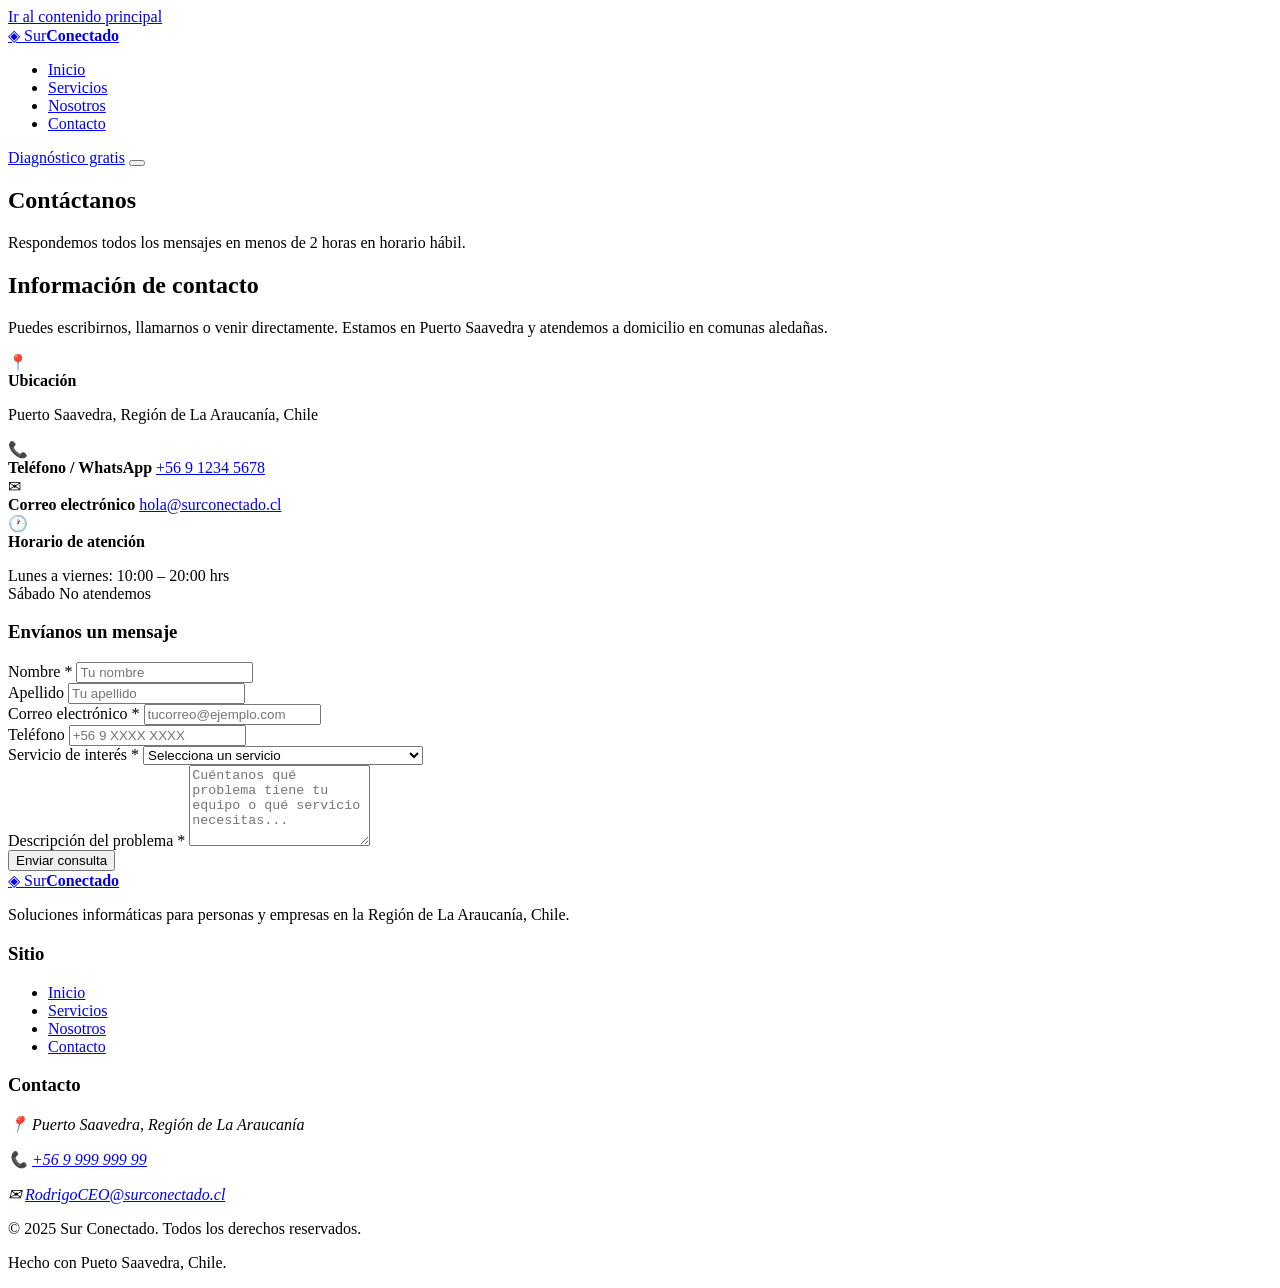
==== paginas/contacto.html @ 8d2cfd2f "agregar index" ====
<!DOCTYPE html>
<html lang="es">
<head>
  <meta charset="UTF-8" />
  <meta name="viewport" content="width=device-width, initial-scale=1.0" />
  <meta name="description" content= "Contacta a Sur Conectado para soporte técnico, reparaciones y consultas en Puerto Saavedra, La Araucanía." />
  <title>Contacto | Sur Conectado</title>
</head>
<body>

  <a href="#main-content" class="skip-link">Ir al contenido principal</a>

  <header class="site-header" role="banner">
    <div class="container header-inner">
      <a href="../index.html" class="logo" aria-label="Sur Conectado | Inicio">
        <span class="logo-icon" aria-hidden="true">◈</span>
        <span class="logo-text">Sur<strong>Conectado</strong></span>
      </a>
      <nav class="main-nav" aria-label="Navegación principal">
        <ul role="list">
          <li><a href="../index.html" class="nav-link">Inicio</a></li>
          <li><a href="servicios.html" class="nav-link">Servicios</a></li>
          <li><a href="nosotros.html" class="nav-link">Nosotros</a></li>
          <li><a href="contacto.html" class="nav-link active" aria-current="page">Contacto</a></li>
        </ul>
      </nav>
      <a href="contacto.html" class="btn btn-primary">Diagnóstico gratis</a>
      <button class="nav-toggle" aria-expanded="false" aria-controls="mobile-menu" aria-label="Abrir menú de navegación">
        <span></span><span></span><span></span>
      </button>
    </div>
    <div class="mobile-menu" id="mobile-menu" hidden>
      <ul role="list">
        <li><a href="../index.html" class="nav-link">Inicio</a></li>
        <li><a href="servicios.html" class="nav-link">Servicios</a></li>
        <li><a href="nosotros.html" class="nav-link">Nosotros</a></li>
        <li><a href="contacto.html" class="nav-link">Contacto</a></li>
      </ul>
    </div>
  </header>

  <main id="main-content">

    <section class="page-hero" aria-labelledby="page-title">
      <div class="container">
        <h1 id="page-title">Contáctanos</h1>
        <p>Respondemos todos los mensajes en menos de 2 horas en horario hábil.</p>
      </div>
    </section>

    <section class="contact-section" aria-labelledby="contact-heading">
      <div class="container contact-grid">

        <!-- Información de contacto -->
        <div class="contact-info">
          <h2 id="contact-heading">Información de contacto</h2>
          <p>Puedes escribirnos, llamarnos o venir directamente. Estamos en Puerto Saavedra y atendemos a domicilio en comunas aledañas.</p>

          <div class="contact-details" role="list">
            <div class="contact-item" role="listitem">
              <div class="c-icon" aria-hidden="true">📍</div>
              <div>
                <strong>Ubicación</strong>
                <p>Puerto Saavedra, Región de La Araucanía, Chile</p>
              </div>
            </div>
            <div class="contact-item" role="listitem">
              <div class="c-icon" aria-hidden="true">📞</div>
              <div>
                <strong>Teléfono / WhatsApp</strong>
                <a href="tel:+56912345678">+56 9 1234 5678</a>
              </div>
            </div>
            <div class="contact-item" role="listitem">
              <div class="c-icon" aria-hidden="true">✉</div>
              <div>
                <strong>Correo electrónico</strong>
                <a href="mailto:hola@surconectado.cl">hola@surconectado.cl</a>
              </div>
            </div>
            <div class="contact-item" role="listitem">
              <div class="c-icon" aria-hidden="true">🕐</div>
              <div>
                <strong>Horario de atención</strong>
                <p>Lunes a viernes: 10:00 – 20:00 hrs<br />Sábado No atendemos </p>
              </div>
            </div>
          </div>
        </div>

        <!-- Formulario -->
        <div class="contact-form-wrap" role="region" aria-labelledby="form-title">
          <h3 id="form-title">Envíanos un mensaje</h3>

          <form action="#" method="post" novalidate aria-label="Formulario de contacto">
            <div class="form-row">
              <div class="form-group">
                <label for="nombre">Nombre <span aria-hidden="true">*</span><span class="sr-only">(obligatorio)</span></label>
                <input
                  type="text"
                  id="nombre"
                  name="nombre"
                  placeholder="Tu nombre"
                  required
                  autocomplete="given-name"
                />
              </div>
              <div class="form-group">
                <label for="apellido">Apellido</label>
                <input
                  type="text"
                  id="apellido"
                  name="apellido"
                  placeholder="Tu apellido"
                  autocomplete="family-name"
                />
              </div>
            </div>

            <div class="form-group">
              <label for="email">Correo electrónico <span aria-hidden="true">*</span><span class="sr-only">(obligatorio)</span></label>
              <input
                type="email"
                id="email"
                name="email"
                placeholder="tucorreo@ejemplo.com"
                required
                autocomplete="email"
              />
            </div>

            <div class="form-group">
              <label for="telefono">Teléfono</label>
              <input
                type="tel"
                id="telefono"
                name="telefono"
                placeholder="+56 9 XXXX XXXX"
                autocomplete="tel"
              />
            </div>

            <div class="form-group">
              <label for="servicio">Servicio de interés <span aria-hidden="true">*</span><span class="sr-only">(obligatorio)</span></label>
              <select id="servicio" name="servicio" required>
                <option value="" disabled selected>Selecciona un servicio</option>
                <option value="reparacion">Reparación de PC / Notebook</option>
                <option value="redes">Instalación de redes/Camaras de seguridad</option>
                <option value="seguridad">Seguridad y antivirus</option>
                <option value="remoto">Soporte técnico remoto</option>
                <option value="otro">Otro</option>
              </select>
            </div>

            <div class="form-group">
              <label for="mensaje">Descripción del problema <span aria-hidden="true">*</span><span class="sr-only">(obligatorio)</span></label>
              <textarea
                id="mensaje"
                name="mensaje"
                placeholder="Cuéntanos qué problema tiene tu equipo o qué servicio necesitas..."
                required
                rows="5"
              ></textarea>
            </div>

            <button type="submit" class="btn btn-primary btn-lg form-submit">
              Enviar consulta
            </button>
          </form>
        </div>

      </div>
    </section>

  </main>

  <!-- Clase sr-only para accesibilidad -->
  <style>
    .sr-only {
      position: absolute;
      width: 1px; height: 1px;
      padding: 0; margin: -1px;
      overflow: hidden;
      clip: rect(0,0,0,0);
      white-space: nowrap;
      border: 0;
    }
  </style>

  <footer class="site-footer" role="contentinfo">
    <div class="container footer-grid">
      <div class="footer-brand">
        <a href="../index.html" class="logo" aria-label="Sur Conectado – Inicio">
          <span class="logo-icon" aria-hidden="true">◈</span>
          <span class="logo-text">Sur<strong>Conectado</strong></span>
        </a>
        <p>Soluciones informáticas para personas y empresas en la Región de La Araucanía, Chile.</p>
      </div>
      <nav class="footer-nav" aria-label="Navegación del pie de página">
        <h3>Sitio</h3>
        <ul role="list">
          <li><a href="../index.html">Inicio</a></li>
          <li><a href="servicios.html">Servicios</a></li>
          <li><a href="nosotros.html">Nosotros</a></li>
          <li><a href="contacto.html">Contacto</a></li>
        </ul>
      </nav>
      <div class="footer-contact">
        <h3>Contacto</h3>
        <address>
          <p>📍 Puerto Saavedra, Región de La Araucanía</p>
          <p>📞 <a href="tel:+56912345678">+56 9 999 999 99</a></p>
          <p>✉ <a href="mailto:hola@surconectado.cl">RodrigoCEO@surconectado.cl</a></p>
        </address>
      </div>
    </div>
    <div class="footer-bottom">
      <div class="container">
        <p>© 2025 Sur Conectado. Todos los derechos reservados.</p>
        <p>Hecho con Pueto Saavedra, Chile.</p>
      </div>
    </div>
  </footer>

  <script>
    const toggle = document.querySelector('.nav-toggle');
    const menu = document.getElementById('mobile-menu');
    if (toggle && menu) {
      toggle.addEventListener('click', () => {
        const expanded = toggle.getAttribute('aria-expanded') === 'true';
        toggle.setAttribute('aria-expanded', String(!expanded));
        menu.hidden = expanded;
      });
    }
  </script>
</body>
</html>
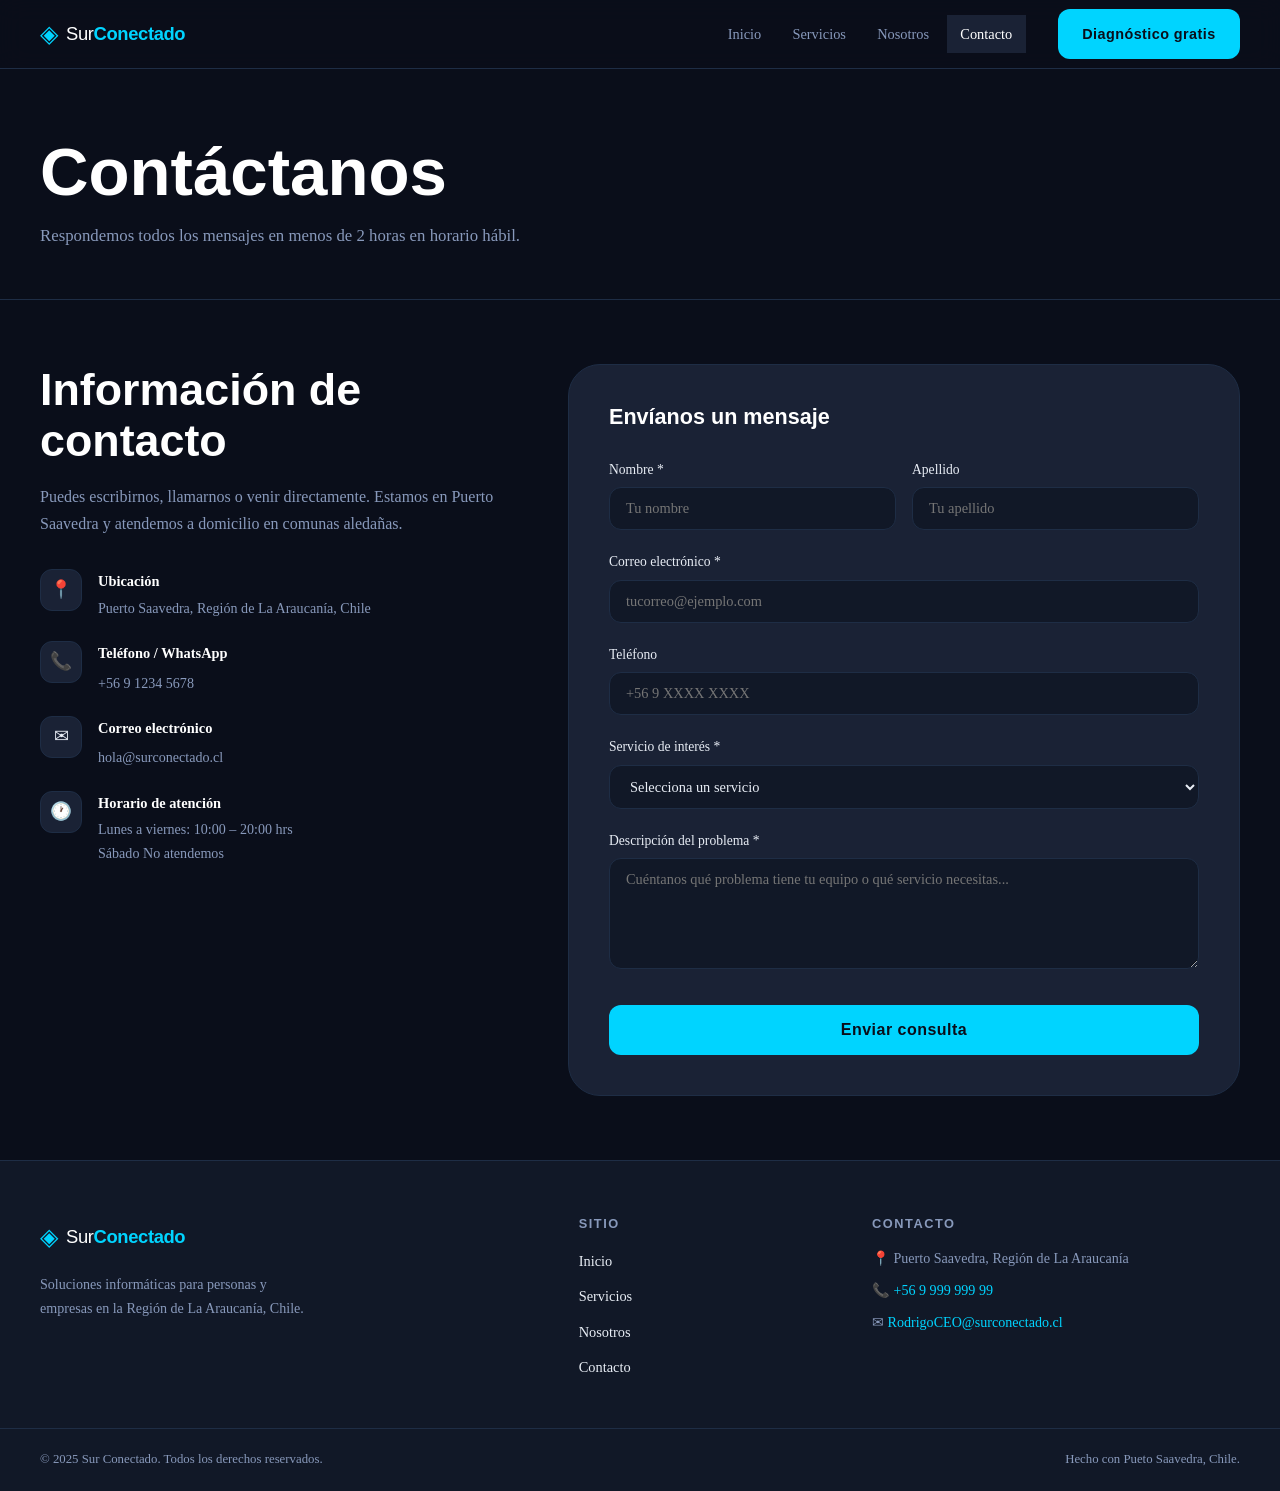
==== commit 1e8555cc: "descripcion del cambio" ====
--- a/paginas/contacto.html
+++ b/paginas/contacto.html
@@ -1,6 +1,7 @@
 <!DOCTYPE html>
 <html lang="es">
 <head>
+  <link rel="stylesheet" href="../css/estilo.css">
   <meta charset="UTF-8" />
   <meta name="viewport" content="width=device-width, initial-scale=1.0" />
   <meta name="description" content= "Contacta a Sur Conectado para soporte técnico, reparaciones y consultas en Puerto Saavedra, La Araucanía." />
--- a/css/estilo.css
+++ b/css/estilo.css
@@ -0,0 +1,802 @@
+/* ============================================
+   SUR CONECTADO – Estilos principales
+   ============================================ */
+
+/* ── Variables ── */
+:root {
+  --clr-bg:        #0a0e1a;
+  --clr-surface:   #111827;
+  --clr-surface2:  #1a2235;
+  --clr-border:    #1e2d45;
+  --clr-accent:    #00d4ff;
+  --clr-accent2:   #0099cc;
+  --clr-accent3:   #ff6b35;
+  --clr-text:      #e8edf5;
+  --clr-muted:     #8899bb;
+  --clr-white:     #ffffff;
+
+  --font-display:  'Syne', sans-serif;
+  --font-body:     'DM Sans', sans-serif
+
+  --radius-sm:  6px;
+  --radius-md:  12px;
+  --radius-lg:  20px;
+  --radius-xl:  32px;
+
+  --shadow-card: 0 4px 24px rgba(0,0,0,0.35);
+  --shadow-glow: 0 0 40px rgba(0, 212, 255, 0.12);
+
+  --transition: 0.25s cubic-bezier(0.4, 0, 0.2, 1);
+}
+
+/* ── Reset ── */
+*, *::before, *::after { box-sizing: border-box; margin: 0; padding: 0; }
+
+html { scroll-behavior: smooth; font-size: 16px; }
+
+body {
+  background-color: var(--clr-bg);
+  color: var(--clr-text);
+  font-family: var(--font-body);
+  font-weight: 300;
+  line-height: 1.7;
+  -webkit-font-smoothing: antialiased;
+}
+
+img { max-width: 100%; display: block; }
+a  { color: inherit; text-decoration: none; }
+ul { list-style: none; }
+
+/* ── Skip link (accesibilidad) ── */
+.skip-link {
+  position: absolute;
+  top: -100%;
+  left: 1rem;
+  background: var(--clr-accent);
+  color: var(--clr-bg);
+  padding: 0.5rem 1rem;
+  border-radius: var(--radius-sm);
+  font-weight: 700;
+  z-index: 9999;
+  transition: top var(--transition);
+}
+.skip-link:focus { top: 1rem; }
+
+/* ── Contenedor ── */
+.container {
+  width: min(1200px, 100% - 2.5rem);
+  margin-inline: auto;
+}
+
+/* ── Tipografía ── */
+h1, h2, h3, h4 {
+  font-family: var(--font-display);
+  line-height: 1.15;
+  font-weight: 700;
+}
+h1 { font-size: clamp(2.4rem, 6vw, 4.2rem); font-weight: 800; }
+h2 { font-size: clamp(1.8rem, 4vw, 2.8rem); }
+h3 { font-size: clamp(1.1rem, 2.5vw, 1.35rem); }
+
+/* ── Botones ── */
+.btn {
+  display: inline-flex;
+  align-items: center;
+  gap: 0.5rem;
+  padding: 0.65rem 1.4rem;
+  border-radius: var(--radius-md);
+  font-family: var(--font-display);
+  font-weight: 600;
+  font-size: 0.9rem;
+  letter-spacing: 0.03em;
+  border: 2px solid transparent;
+  cursor: pointer;
+  transition: var(--transition);
+  text-decoration: none;
+  white-space: nowrap;
+}
+.btn:focus-visible {
+  outline: 3px solid var(--clr-accent);
+  outline-offset: 3px;
+}
+.btn-lg { padding: 0.85rem 2rem; font-size: 1rem; }
+
+.btn-primary {
+  background: var(--clr-accent);
+  color: var(--clr-bg);
+}
+.btn-primary:hover {
+  background: var(--clr-accent2);
+  transform: translateY(-2px);
+  box-shadow: 0 8px 24px rgba(0,212,255,0.3);
+}
+
+.btn-outline {
+  border-color: var(--clr-accent);
+  color: var(--clr-accent);
+  background: transparent;
+}
+.btn-outline:hover {
+  background: var(--clr-accent);
+  color: var(--clr-bg);
+  transform: translateY(-2px);
+}
+
+.btn-white {
+  background: var(--clr-white);
+  color: var(--clr-bg);
+}
+.btn-white:hover {
+  background: var(--clr-accent);
+  transform: translateY(-2px);
+}
+
+/* ============================================
+   HEADER
+   ============================================ */
+.site-header {
+  position: sticky;
+  top: 0;
+  z-index: 100;
+  background: rgba(10, 14, 26, 0.9);
+  backdrop-filter: blur(12px);
+  -webkit-backdrop-filter: blur(12px);
+  border-bottom: 1px solid var(--clr-border);
+}
+
+.header-inner {
+  display: flex;
+  align-items: center;
+  gap: 2rem;
+  height: 68px;
+}
+
+/* Logo */
+.logo {
+  display: flex;
+  align-items: center;
+  gap: 0.5rem;
+  flex-shrink: 0;
+  transition: opacity var(--transition);
+}
+.logo:hover { opacity: 0.85; }
+
+.logo-icon {
+  font-size: 1.5rem;
+  color: var(--clr-accent);
+}
+.logo-text {
+  font-family: var(--font-display);
+  font-size: 1.15rem;
+  color: var(--clr-white);
+  letter-spacing: -0.02em;
+}
+.logo-text strong { color: var(--clr-accent); }
+
+/* Nav */
+.main-nav { margin-left: auto; }
+.main-nav ul {
+  display: flex;
+  gap: 0.25rem;
+}
+.nav-link {
+  display: block;
+  padding: 0.4rem 0.85rem;
+  border-radius: var(--radius-sm);
+  font-size: 0.9rem;
+  font-weight: 400;
+  color: var(--clr-muted);
+  transition: var(--transition);
+}
+.nav-link:hover,
+.nav-link.active {
+  color: var(--clr-white);
+  background: var(--clr-surface2);
+}
+.nav-link:focus-visible {
+  outline: 2px solid var(--clr-accent);
+  outline-offset: 2px;
+}
+
+/* Botón hamburguesa */
+.nav-toggle {
+  display: none;
+  flex-direction: column;
+  gap: 5px;
+  background: none;
+  border: none;
+  cursor: pointer;
+  padding: 6px;
+  margin-left: auto;
+  border-radius: var(--radius-sm);
+}
+.nav-toggle span {
+  width: 22px; height: 2px;
+  background: var(--clr-text);
+  display: block;
+  transition: var(--transition);
+}
+.nav-toggle:focus-visible {
+  outline: 2px solid var(--clr-accent);
+  outline-offset: 3px;
+}
+
+/* Menú móvil */
+.mobile-menu {
+  background: var(--clr-surface);
+  border-top: 1px solid var(--clr-border);
+  padding: 1rem;
+}
+.mobile-menu ul { display: flex; flex-direction: column; gap: 0.25rem; }
+.mobile-menu .nav-link { font-size: 1rem; padding: 0.65rem 1rem; }
+
+/* ============================================
+   HERO
+   ============================================ */
+.hero {
+  position: relative;
+  min-height: 90vh;
+  display: flex;
+  align-items: center;
+  overflow: hidden;
+  padding-block: 6rem 4rem;
+}
+
+.hero-bg {
+  position: absolute;
+  inset: 0;
+  pointer-events: none;
+}
+
+.hero-grid {
+  position: absolute;
+  inset: 0;
+  background-image:
+    linear-gradient(rgba(0,212,255,0.04) 1px, transparent 1px),
+    linear-gradient(90deg, rgba(0,212,255,0.04) 1px, transparent 1px);
+  background-size: 50px 50px;
+}
+
+.hero-blob {
+  position: absolute;
+  border-radius: 50%;
+  filter: blur(80px);
+  opacity: 0.18;
+}
+.blob-1 {
+  width: 600px; height: 600px;
+  background: var(--clr-accent);
+  top: -200px; right: -100px;
+  animation: float 8s ease-in-out infinite;
+}
+.blob-2 {
+  width: 400px; height: 400px;
+  background: var(--clr-accent3);
+  bottom: -150px; left: -100px;
+  animation: float 10s ease-in-out infinite reverse;
+}
+
+@keyframes float {
+  0%, 100% { transform: translateY(0) scale(1); }
+  50%       { transform: translateY(-30px) scale(1.05); }
+}
+
+.hero-content {
+  position: relative;
+  max-width: 780px;
+  animation: fadeUp 0.8s ease both;
+}
+
+@keyframes fadeUp {
+  from { opacity: 0; transform: translateY(30px); }
+  to   { opacity: 1; transform: translateY(0); }
+}
+
+.hero-badge {
+  display: inline-flex;
+  align-items: center;
+  gap: 0.5rem;
+  background: var(--clr-surface2);
+  border: 1px solid var(--clr-border);
+  color: var(--clr-accent);
+  font-size: 0.82rem;
+  font-weight: 500;
+  padding: 0.35rem 1rem;
+  border-radius: 999px;
+  margin-bottom: 1.5rem;
+  letter-spacing: 0.04em;
+  animation: fadeUp 0.8s 0.1s ease both;
+}
+
+.hero h1 {
+  color: var(--clr-white);
+  margin-bottom: 1.25rem;
+  animation: fadeUp 0.8s 0.15s ease both;
+}
+
+.hero h1 .accent {
+  color: var(--clr-accent);
+  position: relative;
+  display: inline-block;
+}
+
+.hero-desc {
+  font-size: clamp(1rem, 2.2vw, 1.15rem);
+  color: var(--clr-muted);
+  max-width: 560px;
+  margin-bottom: 2rem;
+  animation: fadeUp 0.8s 0.2s ease both;
+}
+
+.hero-actions {
+  display: flex;
+  gap: 1rem;
+  flex-wrap: wrap;
+  margin-bottom: 3rem;
+  animation: fadeUp 0.8s 0.25s ease both;
+}
+
+.hero-stats {
+  display: flex;
+  gap: 2.5rem;
+  flex-wrap: wrap;
+  padding-top: 2rem;
+  border-top: 1px solid var(--clr-border);
+  animation: fadeUp 0.8s 0.3s ease both;
+}
+
+.stat-number {
+  display: block;
+  font-family: var(--font-display);
+  font-size: 1.75rem;
+  font-weight: 800;
+  color: var(--clr-accent);
+  line-height: 1;
+}
+
+.stat-label {
+  display: block;
+  font-size: 0.82rem;
+  color: var(--clr-muted);
+  margin-top: 0.25rem;
+}
+
+/* ============================================
+   SECCIÓN SERVICIOS
+   ============================================ */
+.services-preview {
+  padding-block: 5rem;
+  background: var(--clr-surface);
+}
+
+.section-header {
+  text-align: center;
+  margin-bottom: 3rem;
+}
+.section-header h2 { color: var(--clr-white); margin-bottom: 0.5rem; }
+.section-header p  { color: var(--clr-muted); font-size: 1.05rem; }
+
+.services-grid {
+  display: grid;
+  grid-template-columns: repeat(auto-fit, minmax(240px, 1fr));
+  gap: 1.5rem;
+}
+
+.service-card {
+  background: var(--clr-surface2);
+  border: 1px solid var(--clr-border);
+  border-radius: var(--radius-lg);
+  padding: 2rem;
+  transition: var(--transition);
+  position: relative;
+  overflow: hidden;
+}
+.service-card::before {
+  content: '';
+  position: absolute;
+  inset: 0;
+  background: linear-gradient(135deg, rgba(0,212,255,0.06) 0%, transparent 60%);
+  opacity: 0;
+  transition: var(--transition);
+}
+.service-card:hover {
+  border-color: var(--clr-accent);
+  transform: translateY(-4px);
+  box-shadow: var(--shadow-glow);
+}
+.service-card:hover::before { opacity: 1; }
+
+.service-icon {
+  font-size: 2rem;
+  margin-bottom: 1rem;
+}
+.service-card h3 {
+  color: var(--clr-white);
+  margin-bottom: 0.75rem;
+}
+.service-card p {
+  font-size: 0.9rem;
+  color: var(--clr-muted);
+  margin-bottom: 1.25rem;
+}
+.card-link {
+  font-family: var(--font-display);
+  font-size: 0.85rem;
+  font-weight: 600;
+  color: var(--clr-accent);
+  transition: gap var(--transition);
+}
+.card-link:hover { text-decoration: underline; }
+.card-link:focus-visible { outline: 2px solid var(--clr-accent); border-radius: 2px; }
+
+.section-cta { text-align: center; margin-top: 2.5rem; }
+
+/* ============================================
+   POR QUÉ ELEGIRNOS
+   ============================================ */
+.why-us {
+  padding-block: 5rem;
+}
+
+.why-inner {
+  display: grid;
+  grid-template-columns: 1fr 1fr;
+  gap: 4rem;
+  align-items: center;
+}
+
+.why-text h2 { color: var(--clr-white); margin-bottom: 1rem; }
+.why-text > p { color: var(--clr-muted); margin-bottom: 2rem; }
+
+.why-list { display: flex; flex-direction: column; gap: 1.25rem; }
+.why-list li {
+  display: flex;
+  gap: 1rem;
+  align-items: flex-start;
+}
+.why-icon {
+  flex-shrink: 0;
+  width: 28px; height: 28px;
+  background: rgba(0,212,255,0.12);
+  color: var(--clr-accent);
+  display: flex;
+  align-items: center;
+  justify-content: center;
+  border-radius: 50%;
+  font-size: 0.75rem;
+  font-weight: 700;
+  margin-top: 2px;
+}
+.why-list li strong { display: block; color: var(--clr-white); margin-bottom: 0.2rem; font-weight: 600; }
+.why-list li p { color: var(--clr-muted); font-size: 0.88rem; }
+
+/* Visual cards */
+.why-visual {
+  position: relative;
+  display: flex;
+  flex-direction: column;
+  gap: 1.5rem;
+}
+
+.visual-card {
+  background: var(--clr-surface2);
+  border: 1px solid var(--clr-border);
+  border-radius: var(--radius-lg);
+  padding: 1.5rem;
+  box-shadow: var(--shadow-card);
+}
+.visual-card span { font-size: 1.5rem; display: block; margin-bottom: 0.5rem; }
+.visual-card p { color: var(--clr-text); font-size: 0.95rem; font-style: italic; }
+.visual-card small { color: var(--clr-muted); font-size: 0.8rem; display: block; margin-top: 0.5rem; }
+
+.vc-top { transform: rotate(-1.5deg); }
+.vc-bottom { transform: rotate(1deg); }
+
+/* ============================================
+   BANDA CTA
+   ============================================ */
+.cta-band {
+  background: linear-gradient(135deg, #003d52 0%, #001a26 100%);
+  border-top: 1px solid var(--clr-border);
+  border-bottom: 1px solid var(--clr-border);
+  padding-block: 4rem;
+  text-align: center;
+  position: relative;
+  overflow: hidden;
+}
+.cta-band::before {
+  content: '';
+  position: absolute;
+  inset: 0;
+  background: radial-gradient(ellipse at center, rgba(0,212,255,0.1) 0%, transparent 70%);
+  pointer-events: none;
+}
+.cta-band h2 { color: var(--clr-white); margin-bottom: 0.75rem; }
+.cta-band p  { color: var(--clr-muted); max-width: 480px; margin-inline: auto; margin-bottom: 2rem; }
+
+/* ============================================
+   FOOTER
+   ============================================ */
+.site-footer {
+  background: var(--clr-surface);
+  border-top: 1px solid var(--clr-border);
+  padding-top: 3.5rem;
+}
+
+.footer-grid {
+  display: grid;
+  grid-template-columns: 2fr 1fr 1.5fr;
+  gap: 3rem;
+  padding-bottom: 3rem;
+}
+
+.footer-brand p {
+  color: var(--clr-muted);
+  font-size: 0.88rem;
+  margin-top: 1rem;
+  max-width: 280px;
+}
+.footer-brand .logo { margin-bottom: 0; }
+
+.footer-nav h3,
+.footer-contact h3 {
+  font-family: var(--font-display);
+  font-size: 0.8rem;
+  letter-spacing: 0.12em;
+  text-transform: uppercase;
+  color: var(--clr-muted);
+  margin-bottom: 1rem;
+}
+.footer-nav ul { display: flex; flex-direction: column; gap: 0.5rem; }
+.footer-nav a {
+  color: var(--clr-text);
+  font-size: 0.9rem;
+  transition: color var(--transition);
+}
+.footer-nav a:hover { color: var(--clr-accent); }
+.footer-nav a:focus-visible { outline: 2px solid var(--clr-accent); border-radius: 2px; }
+
+.footer-contact address { font-style: normal; }
+.footer-contact p {
+  color: var(--clr-muted);
+  font-size: 0.88rem;
+  margin-bottom: 0.5rem;
+}
+.footer-contact a {
+  color: var(--clr-accent);
+  transition: opacity var(--transition);
+}
+.footer-contact a:hover { opacity: 0.8; }
+
+.footer-bottom {
+  border-top: 1px solid var(--clr-border);
+  padding-block: 1.25rem;
+}
+.footer-bottom .container {
+  display: flex;
+  justify-content: space-between;
+  flex-wrap: wrap;
+  gap: 0.5rem;
+}
+.footer-bottom p {
+  font-size: 0.8rem;
+  color: var(--clr-muted);
+}
+
+/* ============================================
+   PÁGINA: SERVICIOS
+   ============================================ */
+.page-hero {
+  padding-block: 4rem 3rem;
+  border-bottom: 1px solid var(--clr-border);
+}
+.page-hero h1 { color: var(--clr-white); margin-bottom: 0.75rem; }
+.page-hero p  { color: var(--clr-muted); font-size: 1.05rem; max-width: 520px; }
+
+.services-full { padding-block: 4rem; }
+
+.service-detail {
+  display: grid;
+  grid-template-columns: 1fr 1fr;
+  gap: 3rem;
+  align-items: center;
+  padding-block: 3rem;
+  border-bottom: 1px solid var(--clr-border);
+}
+.service-detail:last-child { border-bottom: none; }
+.service-detail.reverse { direction: rtl; }
+.service-detail.reverse > * { direction: ltr; }
+
+.svc-icon-lg { font-size: 4rem; margin-bottom: 1.5rem; }
+.service-detail h2 { color: var(--clr-white); margin-bottom: 0.75rem; }
+.service-detail p  { color: var(--clr-muted); margin-bottom: 1rem; }
+
+.svc-features { display: flex; flex-direction: column; gap: 0.5rem; margin-bottom: 1.5rem; }
+.svc-features li {
+  display: flex;
+  align-items: center;
+  gap: 0.6rem;
+  font-size: 0.9rem;
+  color: var(--clr-text);
+}
+.svc-features li::before {
+  content: '→';
+  color: var(--clr-accent);
+  font-weight: 700;
+  flex-shrink: 0;
+}
+
+.svc-img-placeholder {
+  aspect-ratio: 4/3;
+  background: var(--clr-surface2);
+  border: 1px solid var(--clr-border);
+  border-radius: var(--radius-lg);
+  display: flex;
+  align-items: center;
+  justify-content: center;
+  font-size: 5rem;
+}
+
+/* ============================================
+   PÁGINA: NOSOTROS
+   ============================================ */
+.about-section { padding-block: 4rem; }
+
+.about-intro {
+  display: grid;
+  grid-template-columns: 1fr 1fr;
+  gap: 3rem;
+  align-items: center;
+  margin-bottom: 4rem;
+}
+.about-intro h2 { color: var(--clr-white); margin-bottom: 1rem; }
+.about-intro p  { color: var(--clr-muted); margin-bottom: 1rem; }
+
+.about-img-placeholder {
+  aspect-ratio: 1;
+  background: linear-gradient(135deg, var(--clr-surface2), var(--clr-surface));
+  border: 1px solid var(--clr-border);
+  border-radius: var(--radius-xl);
+  display: flex;
+  align-items: center;
+  justify-content: center;
+  font-size: 6rem;
+}
+
+.values-grid {
+  display: grid;
+  grid-template-columns: repeat(auto-fit, minmax(200px, 1fr));
+  gap: 1.5rem;
+  margin-top: 3rem;
+}
+.value-card {
+  background: var(--clr-surface2);
+  border: 1px solid var(--clr-border);
+  border-radius: var(--radius-lg);
+  padding: 1.75rem;
+  text-align: center;
+}
+.value-card .v-icon { font-size: 2.25rem; margin-bottom: 0.75rem; }
+.value-card h3 { color: var(--clr-white); margin-bottom: 0.5rem; font-size: 1rem; }
+.value-card p  { color: var(--clr-muted); font-size: 0.85rem; }
+
+/* ============================================
+   PÁGINA: CONTACTO
+   ============================================ */
+.contact-section { padding-block: 4rem; }
+
+.contact-grid {
+  display: grid;
+  grid-template-columns: 1fr 1.4fr;
+  gap: 3rem;
+}
+
+.contact-info h2 { color: var(--clr-white); margin-bottom: 1rem; }
+.contact-info > p { color: var(--clr-muted); margin-bottom: 2rem; }
+
+.contact-details { display: flex; flex-direction: column; gap: 1.25rem; }
+.contact-item {
+  display: flex;
+  gap: 1rem;
+  align-items: flex-start;
+}
+.c-icon {
+  width: 42px; height: 42px;
+  background: var(--clr-surface2);
+  border: 1px solid var(--clr-border);
+  border-radius: var(--radius-md);
+  display: flex;
+  align-items: center;
+  justify-content: center;
+  font-size: 1.1rem;
+  flex-shrink: 0;
+}
+.contact-item strong { display: block; color: var(--clr-white); font-size: 0.9rem; margin-bottom: 0.2rem; }
+.contact-item p, .contact-item a { color: var(--clr-muted); font-size: 0.88rem; }
+.contact-item a:hover { color: var(--clr-accent); }
+
+/* Formulario */
+.contact-form-wrap {
+  background: var(--clr-surface2);
+  border: 1px solid var(--clr-border);
+  border-radius: var(--radius-xl);
+  padding: 2.5rem;
+}
+.contact-form-wrap h3 { color: var(--clr-white); margin-bottom: 1.75rem; }
+
+.form-group { margin-bottom: 1.25rem; }
+.form-group label {
+  display: block;
+  font-size: 0.85rem;
+  font-weight: 500;
+  color: var(--clr-text);
+  margin-bottom: 0.4rem;
+}
+.form-group input,
+.form-group select,
+.form-group textarea {
+  width: 100%;
+  padding: 0.75rem 1rem;
+  background: var(--clr-surface);
+  border: 1px solid var(--clr-border);
+  border-radius: var(--radius-md);
+  color: var(--clr-text);
+  font-family: var(--font-body);
+  font-size: 0.9rem;
+  transition: border-color var(--transition);
+}
+.form-group input:focus,
+.form-group select:focus,
+.form-group textarea:focus {
+  outline: none;
+  border-color: var(--clr-accent);
+  box-shadow: 0 0 0 3px rgba(0,212,255,0.12);
+}
+.form-group textarea { resize: vertical; min-height: 110px; }
+.form-group select { cursor: pointer; }
+
+.form-row { display: grid; grid-template-columns: 1fr 1fr; gap: 1rem; }
+
+.form-submit { width: 100%; margin-top: 0.5rem; justify-content: center; font-size: 1rem; }
+
+/* ============================================
+   RESPONSIVE
+   ============================================ */
+@media (max-width: 900px) {
+  .why-inner,
+  .about-intro,
+  .contact-grid,
+  .service-detail {
+    grid-template-columns: 1fr;
+  }
+  .service-detail.reverse { direction: ltr; }
+  .footer-grid { grid-template-columns: 1fr 1fr; }
+  .footer-brand { grid-column: 1 / -1; }
+}
+
+@media (max-width: 700px) {
+  .main-nav,
+  .site-header .btn-primary { display: none; }
+  .nav-toggle { display: flex; }
+  .hero { min-height: 80vh; }
+  .hero-stats { gap: 1.5rem; }
+  .footer-grid { grid-template-columns: 1fr; }
+  .form-row { grid-template-columns: 1fr; }
+  .contact-grid { grid-template-columns: 1fr; }
+  .footer-bottom .container { flex-direction: column; gap: 0.25rem; }
+}
+
+@media (max-width: 480px) {
+  .hero-actions { flex-direction: column; }
+  .hero-actions .btn { width: 100%; justify-content: center; }
+  .services-grid { grid-template-columns: 1fr; }
+  .values-grid { grid-template-columns: 1fr; }
+}
+
+/* ── Focus visible global ── */
+a:focus-visible,
+button:focus-visible {
+  outline: 3px solid var(--clr-accent);
+  outline-offset: 3px;
+  border-radius: var(--radius-sm);
+}
